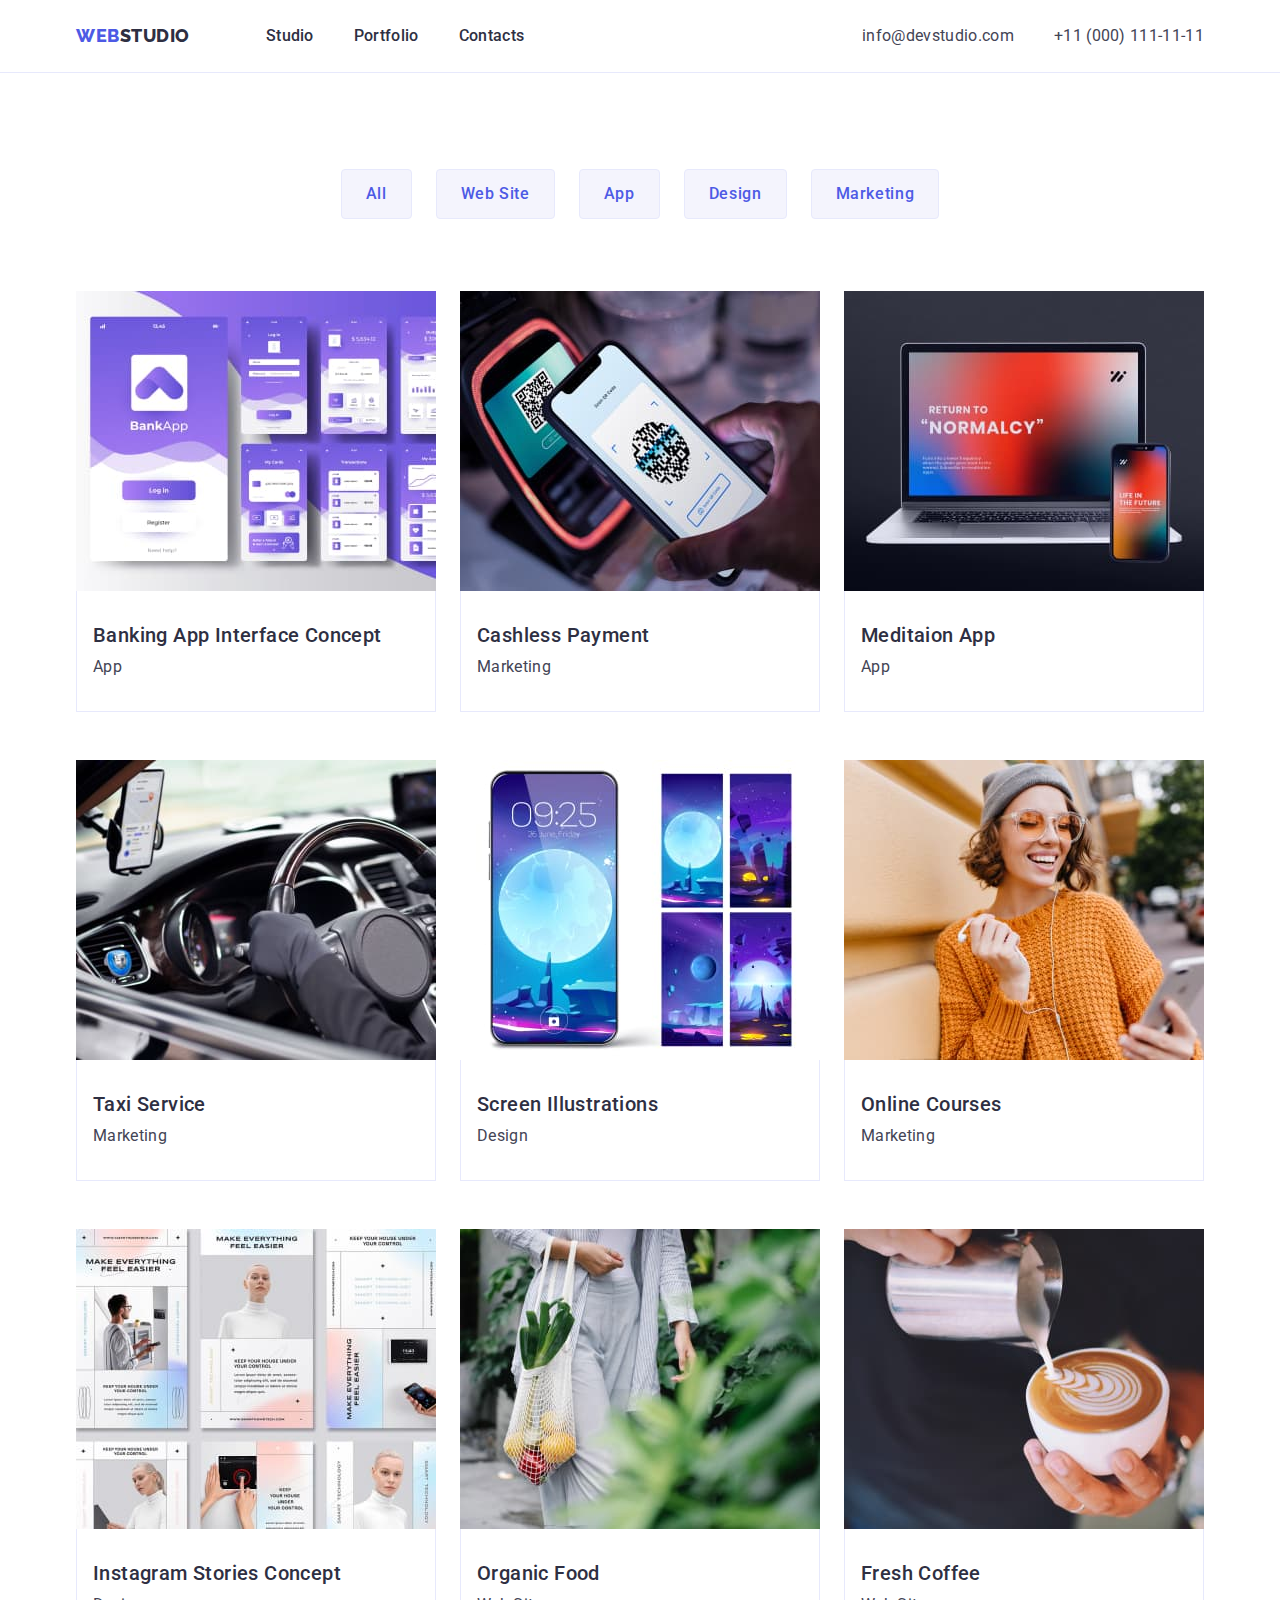
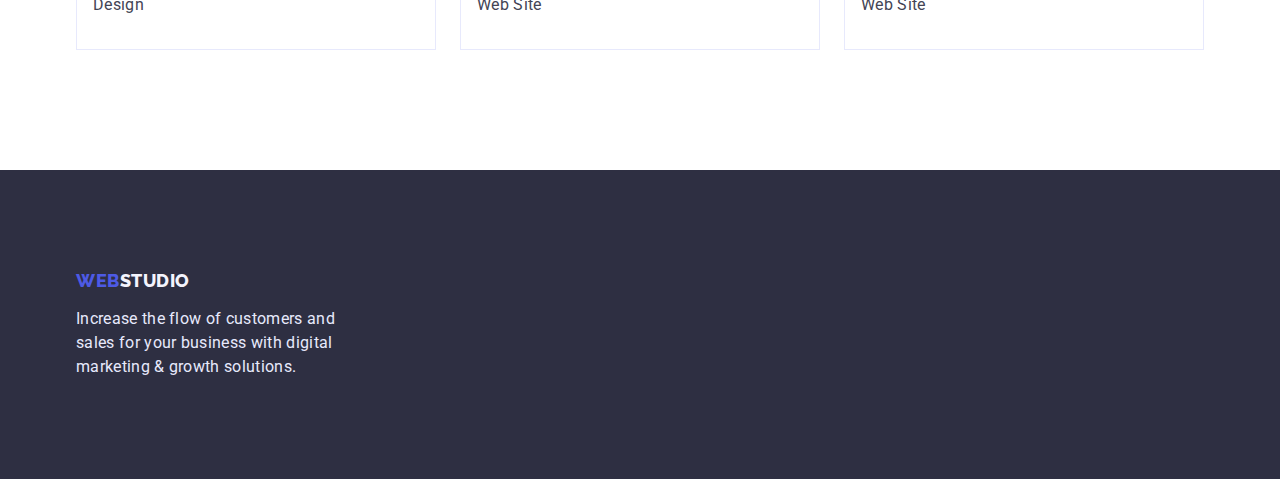
==== portfolio.html @ 905a3cc4 "Initial commit" ====
<!DOCTYPE html>
<html lang="en">
  <head>
    <meta charset="UTF-8" />
    <meta http-equiv="X-UA-Compatible" content="IE=edge" />
    <meta name="viewport" content="width=device-width, initial-scale=1.0" />
    <link rel="preconnect" href="https://fonts.googleapis.com" />
    <link rel="preconnect" href="https://fonts.gstatic.com" crossorigin />
    <link
      href="https://fonts.googleapis.com/css2?family=Raleway:wght@800&family=Roboto:wght@400;500;700;900&display=swap"
      rel="stylesheet"
    />
    <link
      rel="stylesheet"
      href="https://cdnjs.cloudflare.com/ajax/libs/modern-normalize/1.1.0/modern-normalize.min.css"
    />
    <link rel="stylesheet" href="./css/styles.css" />
    <title>WebStudio</title>
  </head>
  <body>
    <!-- Блок хедер -->
    <header class="header">
      <div class="container main-nav">
        <nav class="nav">
          <!-- Логотип -->
          <a href="./index.html" class="logo"
            ><span class="accent">Web</span>Studio</a
          >

          <ul class="nav-list list">
            <li class="item">
              <a href="./index.html" class="nav-link">Studio</a>
            </li>

            <li class="item">
              <a href="./portfolio.html" class="nav-link">Portfolio</a>
            </li>

            <li class="item">
              <a href="#" class="nav-link">Contacts</a>
            </li>
          </ul>
        </nav>

        <address class="address">
          <ul class="address-list list">
            <li class="item">
              <a href="mailto:info@devstudio.com" class="address-link"
                >info@devstudio.com</a
              >
            </li>

            <li class="item">
              <a href="tel:+110001111111" class="address-link"
                >+11 (000) 111-11-11</a
              >
            </li>
          </ul>
        </address>
      </div>
    </header>

    <!-- Блок мейн -->
    <main>
      <!-- Портфоліо -->
      <section class="portfolio section">
        <div class="container portf-main">
          <h1 class="section-title visually-hidden">Наше портфоліо</h1>

          <!-- Кнопки фільтрів -->
          <ul class="filters-list list">
            <li class="item">
              <button type="button" class="filter-btn">All</button>
            </li>

            <li class="item">
              <button type="button" class="filter-btn">Web Site</button>
            </li>

            <li class="item">
              <button type="button" class="filter-btn">App</button>
            </li>

            <li class="item">
              <button type="button" class="filter-btn">Design</button>
            </li>

            <li class="item">
              <button type="button" class="filter-btn">Marketing</button>
            </li>
          </ul>

          <!-- Картки з роботами -->

          <ul class="cards-list list">
            <li class="item">
              <a href="" class="card">
                <div class="card-thumb">
                  <img
                    src="./img/portfolio/portfolio-1.jpg"
                    alt="Screenshots of application"
                    width="360"
                    height="300"
                  />
                </div>
                <div class="item-content">
                  <h2 class="section-subtitle">
                    Banking App Interface Concept
                  </h2>
                  <p class="section-descr">App</p>
                </div>
              </a>
            </li>

            <li class="item">
              <a href="" class="card">
                <div class="card-thumb">
                  <img
                    src="./img/portfolio/portfolio-2.jpg"
                    alt="Contactless payment by phone"
                    width="360"
                    height="300"
                  />
                </div>
                <div class="item-content">
                  <h2 class="section-subtitle">Cashless Payment</h2>
                  <p class="section-descr">Marketing</p>
                </div>
              </a>
            </li>

            <li class="item">
              <a href="" class="card">
                <div class="card-thumb">
                  <img
                    src="./img/portfolio/portfolio-3.jpg"
                    alt="A picture of a mobile phone and a laptop"
                    width="360"
                    height="300"
                  />
                </div>
                <div class="item-content">
                  <h2 class="section-subtitle">Meditaion App</h2>
                  <p class="section-descr">App</p>
                </div>
              </a>
            </li>

            <li class="item">
              <a href="" class="card">
                <div class="card-thumb">
                  <img
                    src="./img/portfolio/portfolio-4.jpg"
                    alt="Photo of the interior of the car"
                    width="360"
                    height="300"
                  />
                </div>
                <div class="item-content">
                  <h2 class="section-subtitle">Taxi Service</h2>
                  <p class="section-descr">Marketing</p>
                </div>
              </a>
            </li>

            <li class="item">
              <a href="" class="card">
                <div class="card-thumb">
                  <img
                    src="./img/portfolio/portfolio-5.jpg"
                    alt="Screenshots of the smartphone screen"
                    width="360"
                    height="300"
                  />
                </div>
                <div class="item-content">
                  <h2 class="section-subtitle">Screen Illustrations</h2>
                  <p class="section-descr">Design</p>
                </div>
              </a>
            </li>

            <li class="item">
              <a href="" class="card">
                <div class="card-thumb">
                  <img
                    src="./img/portfolio/portfolio-6.jpg"
                    alt="A woman in an orange sweater, hat and glasses takes a selfie"
                    width="360"
                    height="300"
                  />
                </div>
                <div class="item-content">
                  <h2 class="section-subtitle">Online Courses</h2>
                  <p class="section-descr">Marketing</p>
                </div>
              </a>
            </li>

            <li class="item">
              <a href="" class="card">
                <div class="card-thumb">
                  <img
                    src="./img/portfolio/portfolio-7.jpg"
                    alt="Screenshots of the concept of Instagram stories"
                    width="360"
                    height="300"
                  />
                </div>
                <div class="item-content">
                  <h2 class="section-subtitle">Instagram Stories Concept</h2>
                  <p class="section-descr">Design</p>
                </div>
              </a>
            </li>

            <li class="item">
              <a href="" class="card">
                <div class="card-thumb">
                  <img
                    src="./img/portfolio/portfolio-8.jpg"
                    alt="The person holds a mesh bag with fruit in his hand"
                    width="360"
                    height="300"
                  />
                </div>
                <div class="item-content">
                  <h2 class="section-subtitle">Organic Food</h2>
                  <p class="section-descr">Web Site</p>
                </div>
              </a>
            </li>

            <li class="item">
              <a href="" class="card">
                <div class="card-thumb">
                  <img
                    src="./img/portfolio/portfolio-9.jpg"
                    alt="The person prepares coffee"
                    width="360"
                    height="300"
                  />
                </div>
                <div class="item-content">
                  <h2 class="section-subtitle">Fresh Coffee</h2>
                  <p class="section-descr">Web Site</p>
                </div>
              </a>
            </li>
          </ul>
        </div>
      </section>
    </main>

    <!-- Підвал сайту -->
    <footer class="footer">
      <div class="container">
        <!-- Логотип -->
        <a href="./index.html" class="footer-logo"
          ><span class="accent">Web</span>Studio</a
        >
        <p class="footer-descr">
          Increase the flow of customers and sales for your business with
          digital marketing & growth solutions.
        </p>
      </div>
    </footer>
  </body>
</html>
---- css/styles.css ----
:root {
  --main-dark-text: #2e2f42;
  --secondary-dark-text: #434455;
  --accent: #4d5ae5;
  --main-white: #fff;
  --secondary-white: #f4f4fd;
  --footer-text: #e7e9fc;
  --hover-bg: #404bbf;

  --main-gap-amount: 24px;
}

/* Глобальні */
body {
  color: var(--main-dark-text);

  font-family: 'Roboto', sans-serif;
  font-size: 16px;
  background-color: var(--main-white);
}

h1,
h2,
h3,
p {
  padding: 0;
  margin: 0;
}

img {
  display: block;
  max-width: 100%;
  height: auto;
}

.logo,
.footer-logo,
.nav-link,
.address-link,
.card {
  text-decoration: none;
}

.list {
  list-style: none;

  padding: 0;
  margin: 0;
}

.logo,
.nav-link,
.card {
  color: inherit;
}

.nav-link,
.hero-btn,
.filter-btn,
.section-subtitle {
  font-weight: 500;
}

.hero-btn,
.filter-btn {
  cursor: pointer;
  font-size: inherit;
  letter-spacing: 0.04em;
  line-height: 1.5;
}

/* Container */
.container {
  margin-left: auto;
  margin-right: auto;
  width: 1158px;
  padding-right: 15px;
  padding-left: 15px;
  /* outline: 2px solid tomato; */
}

/* .item * {
  outline: 2px solid tomato;
} */

/* Visually hidden */
.visually-hidden {
  position: absolute;
  width: 1px;
  height: 1px;
  margin: -1px;
  border: 0;
  padding: 0;

  white-space: nowrap;
  clip-path: inset(100%);
  clip: rect(0 0 0 0);
  overflow: hidden;
}

/* Утилітні класи */
.section {
  padding-top: 120px;
  padding-bottom: 120px;
}

/* Лого */
.logo,
.footer-logo {
  font-family: 'Raleway';
  font-weight: 800;
  font-size: 18px;
  letter-spacing: 0.03em;
  text-transform: uppercase;
}

.logo {
  line-height: 1.33;
}

.footer-logo {
  color: var(--secondary-white);

  line-height: 1.17;
}

.accent {
  color: var(--accent);
}

/* Навігація сайту */
.header {
  border-bottom: 1px solid var(--footer-text);
  min-height: 72px;
  padding-top: 24px;
  padding-bottom: 24px;
}
.nav-link,
.address-link {
  line-height: 1.5;
  letter-spacing: 0.02em;
}

.address-link {
  color: var(--secondary-dark-text);

  font-style: normal;
}

.nav-link:hover,
.nav-link:focus,
.address-link:hover,
.address-link:focus {
  color: var(--accent);
}

.main-nav {
  display: flex;
  align-items: center;
}

.nav {
  display: flex;
  align-items: center;
}

.nav-list {
  display: flex;
  margin-left: 76px;
}

.address-list {
  display: flex;
}

.address {
  margin-left: auto;
}

.nav-list > .item + .item,
.address-list > .item + .item {
  margin-left: 40px;
}

/* Налаштування секцій Main*/
.section-title {
  font-size: 36px;
  line-height: 1.11;
  letter-spacing: 0.02em;
  text-transform: capitalize;
  text-align: center;

  margin-bottom: 72px;
}

.section-subtitle {
  font-size: 20px;
  line-height: 1.2;
  letter-spacing: 0.02em;
}

.section-descr {
  color: var(--secondary-dark-text);
  line-height: 1.5;
  letter-spacing: 0.02em;
}

/* Футер */
.footer {
  /* BG для візуалізації білого тексту */
  background: #2e2f42;

  padding-top: 100px;
  padding-bottom: 100px;
}

.footer-descr {
  color: var(--footer-text);

  line-height: 1.5;
  letter-spacing: 0.02em;

  max-width: 264px;
  margin-top: 16px;
}

/* STUDIO сторінка */

/* Герой */
.hero {
  /* BG для візуалізації білого тексту */
  background: #2e2f42;

  padding-top: 188px;
  padding-bottom: 188px;
}

.hero-title {
  color: var(--main-white);

  font-size: 56px;
  line-height: 1.07;
  letter-spacing: 0.02em;
  text-align: center;

  max-width: 498px;
  margin: auto;
}

.hero-btn {
  display: block;
  color: var(--main-white);
  margin: auto;

  background: var(--accent);
  box-shadow: 0px 4px 4px rgba(0, 0, 0, 0.15);
  border-radius: 4px;
  border: 0;

  min-width: 169px;
  padding: 16px 32px;
  margin-top: 48px;
}

.hero-btn:hover,
.hero-btn:focus {
  background-color: var(--hover-bg);
  box-shadow: 0px 4px 4px rgba(0, 0, 0, 0.15);
}

/* Переваги */
.benefits {
  padding-bottom: 0;
}

.benefits-list {
  display: flex;
  margin-left: calc(-1 * var(--main-gap-amount));
}

.benefits-list > .item {
  flex-basis: calc(100% / 4 - var(--main-gap-amount));
  margin-left: var(--main-gap-amount);
}

.benefits .section-descr {
  margin-top: 8px;
}

/* Послуги */
.service-list {
  display: flex;
  margin-left: calc(-1 * var(--main-gap-amount));
}

.service-list > .item {
  flex-basis: calc(100% / 3 - var(--main-gap-amount));
  margin-left: var(--main-gap-amount);
}

/* Команда студії */
.team {
  background-color: var(--secondary-white);
}

.team-list {
  display: flex;
  margin-left: calc(-1 * var(--main-gap-amount));
}

.team-list > .item {
  flex-basis: calc(100% / 4 - var(--main-gap-amount));
  margin-left: var(--main-gap-amount);
  box-shadow: 0 1px 6px rgba(46, 47, 66, 0.08), 0 1px 1px rgba(46, 47, 66, 0.16),
    0 2px 1px rgba(46, 47, 66, 0.08);
  border-radius: 0 0 4px 4px;
}

.team-list .item-content {
  text-align: center;
  padding-top: 32px;
  padding-bottom: 32px;

  background-color: var(--main-white);
}

.team-list .section-descr,
.cards-list .section-descr {
  margin-top: 8px;
}

/* Portfolio сторінка */

.portfolio {
  padding-top: 96px;
}

/* Кнопки фільтрів */
.filter-btn {
  color: var(--accent);

  min-width: 69px;
  padding: 12px 24px;

  background: var(--secondary-white);
  border: 1px solid var(--footer-text);
  border-radius: 4px;
}

.filter-btn:hover,
.filter-btn:focus {
  color: var(--main-white);
  background-color: var(--hover-bg);
  box-shadow: 0px 3px 1px rgba(0, 0, 0, 0.1), 0px 2px 1px rgba(0, 0, 0, 0.08),
    0px 2px 2px rgba(0, 0, 0, 0.12);
  border-color: var(--hover-bg);
}

.filters-list {
  display: flex;
  justify-content: center;
  margin-left: calc(-1 * var(--main-gap-amount));
  margin-bottom: 72px;
}

.filters-list .item {
  margin-left: var(--main-gap-amount);
}

/* Картки */
.cards-list {
  display: flex;
  flex-wrap: wrap;
  margin-left: calc(-1 * var(--main-gap-amount));
  margin-top: -48px;
}

.cards-list > .item {
  flex-basis: calc(100% / 3 - var(--main-gap-amount));
  margin-left: var(--main-gap-amount);
  margin-top: 48px;
}

.cards-list .item-content {
  padding-left: 16px;
  padding-right: 16px;
  padding-top: 32px;
  padding-bottom: 32px;
  border-bottom: 1px solid var(--footer-text);
  border-left: 1px solid var(--footer-text);
  border-right: 1px solid var(--footer-text);
}
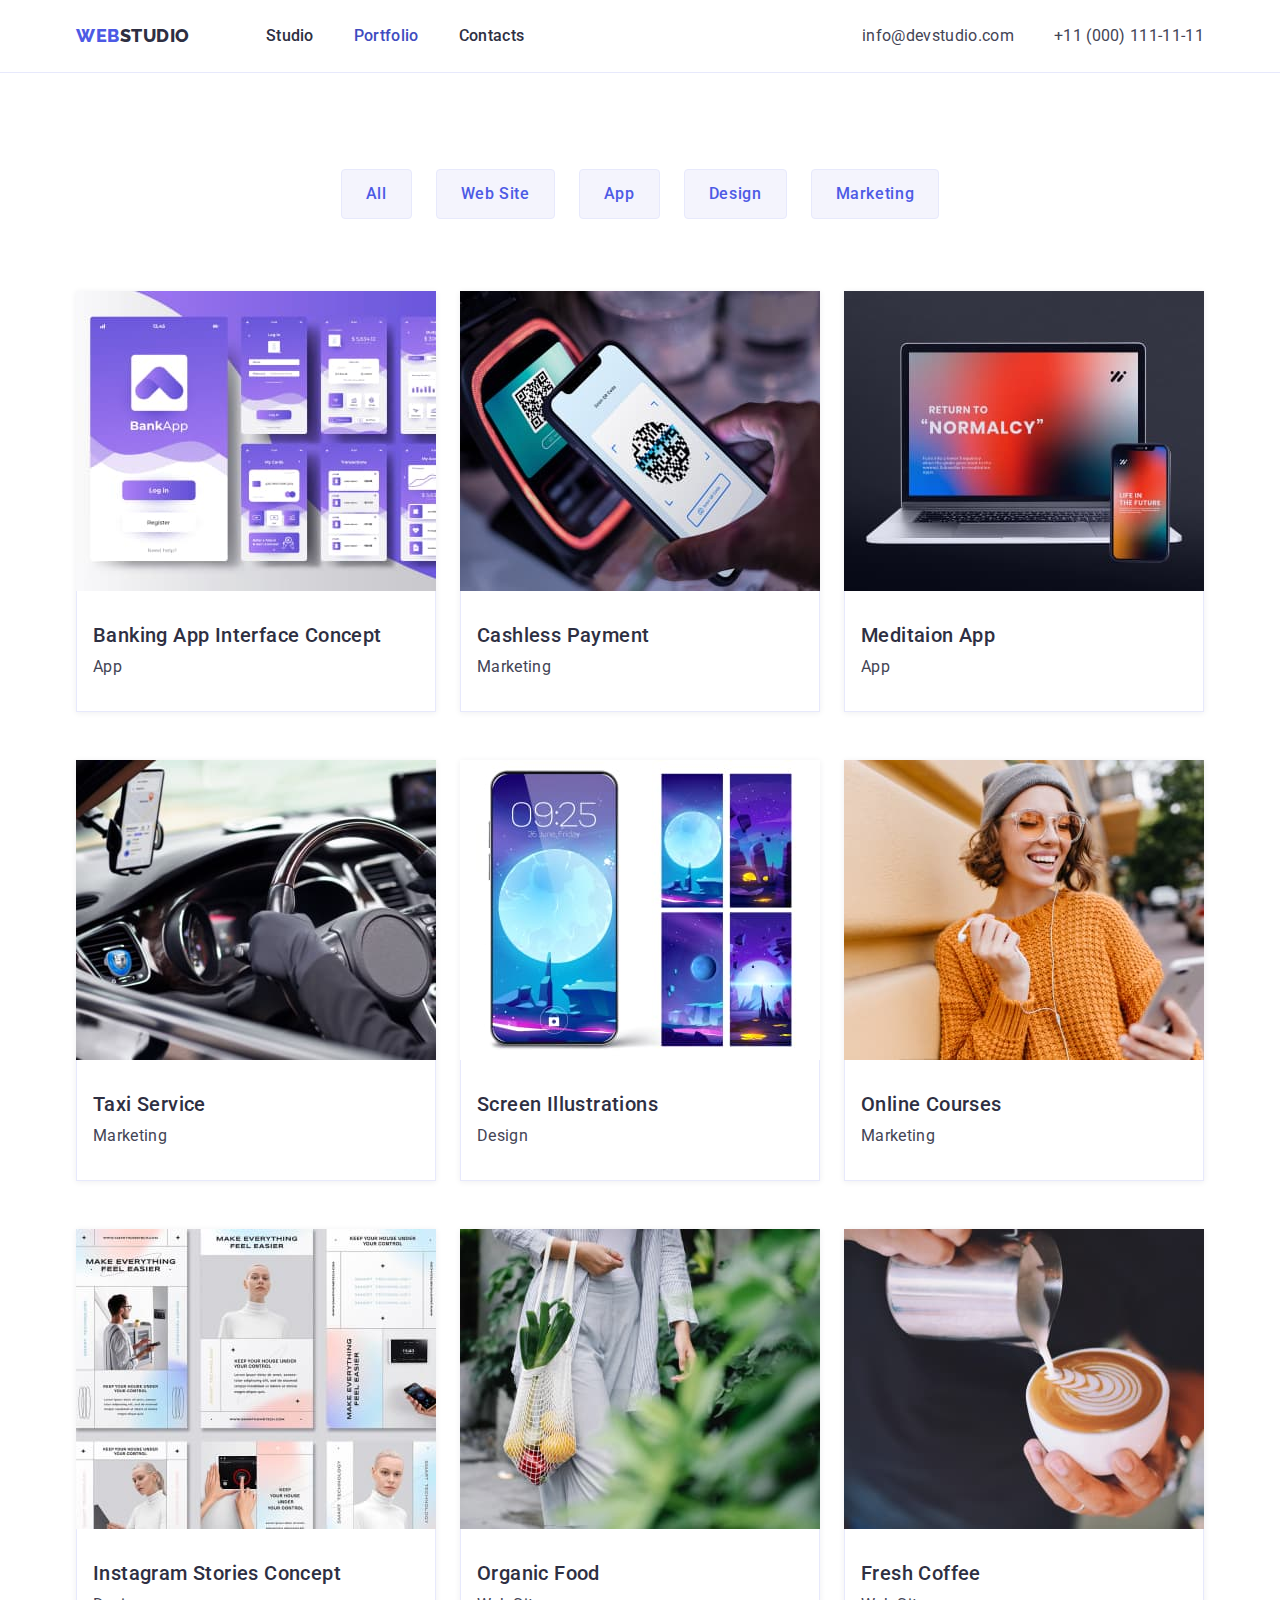
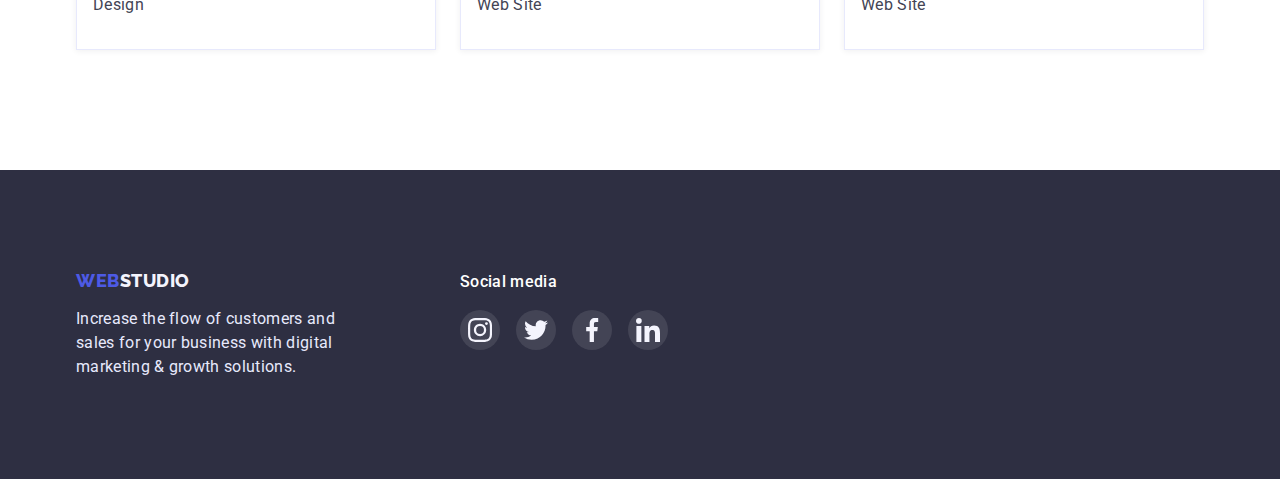
==== commit 49d7102d: "Проект ДЗ-4 створено" ====
--- a/portfolio.html
+++ b/portfolio.html
@@ -33,7 +33,7 @@
             </li>
 
             <li class="item">
-              <a href="./portfolio.html" class="nav-link">Portfolio</a>
+              <a href="./portfolio.html" class="nav-link active">Portfolio</a>
             </li>
 
             <li class="item">
@@ -94,7 +94,7 @@
 
           <ul class="cards-list list">
             <li class="item">
-              <a href="" class="card">
+              <a href="#" class="card">
                 <div class="card-thumb">
                   <img
                     src="./img/portfolio/portfolio-1.jpg"
@@ -113,7 +113,7 @@
             </li>
 
             <li class="item">
-              <a href="" class="card">
+              <a href="#" class="card">
                 <div class="card-thumb">
                   <img
                     src="./img/portfolio/portfolio-2.jpg"
@@ -130,7 +130,7 @@
             </li>
 
             <li class="item">
-              <a href="" class="card">
+              <a href="#" class="card">
                 <div class="card-thumb">
                   <img
                     src="./img/portfolio/portfolio-3.jpg"
@@ -147,7 +147,7 @@
             </li>
 
             <li class="item">
-              <a href="" class="card">
+              <a href="#" class="card">
                 <div class="card-thumb">
                   <img
                     src="./img/portfolio/portfolio-4.jpg"
@@ -164,7 +164,7 @@
             </li>
 
             <li class="item">
-              <a href="" class="card">
+              <a href="#" class="card">
                 <div class="card-thumb">
                   <img
                     src="./img/portfolio/portfolio-5.jpg"
@@ -181,7 +181,7 @@
             </li>
 
             <li class="item">
-              <a href="" class="card">
+              <a href="#" class="card">
                 <div class="card-thumb">
                   <img
                     src="./img/portfolio/portfolio-6.jpg"
@@ -198,7 +198,7 @@
             </li>
 
             <li class="item">
-              <a href="" class="card">
+              <a href="#" class="card">
                 <div class="card-thumb">
                   <img
                     src="./img/portfolio/portfolio-7.jpg"
@@ -215,7 +215,7 @@
             </li>
 
             <li class="item">
-              <a href="" class="card">
+              <a href="#" class="card">
                 <div class="card-thumb">
                   <img
                     src="./img/portfolio/portfolio-8.jpg"
@@ -232,7 +232,7 @@
             </li>
 
             <li class="item">
-              <a href="" class="card">
+              <a href="#" class="card">
                 <div class="card-thumb">
                   <img
                     src="./img/portfolio/portfolio-9.jpg"
@@ -254,15 +254,53 @@
 
     <!-- Підвал сайту -->
     <footer class="footer">
-      <div class="container">
-        <!-- Логотип -->
-        <a href="./index.html" class="footer-logo"
-          ><span class="accent">Web</span>Studio</a
-        >
-        <p class="footer-descr">
-          Increase the flow of customers and sales for your business with
-          digital marketing & growth solutions.
-        </p>
+      <div class="container main-footer">
+        <div>
+          <!-- Логотип -->
+          <a href="./index.html" class="footer-logo"
+            ><span class="accent">Web</span>Studio</a
+          >
+          <p class="footer-descr">
+            Increase the flow of customers and sales for your business with
+            digital marketing & growth solutions.
+          </p>
+        </div>
+        <div class="footer-soc">
+          <h2 class="section-descr">Social media</h2>
+          <ul class="social-link-list list">
+            <li class="item">
+              <a class="social-link" href="#" aria-label="Instagram link icon">
+                <svg class="social-icon">
+                  <use href="./img/icons.svg#instagram"></use>
+                </svg>
+              </a>
+            </li>
+
+            <li class="item">
+              <a class="social-link" href="#" aria-label="Twitter link icon">
+                <svg class="social-icon">
+                  <use href="./img/icons.svg#twitter"></use>
+                </svg>
+              </a>
+            </li>
+
+            <li class="item">
+              <a class="social-link" href="#" aria-label="Facebook link icon">
+                <svg class="social-icon">
+                  <use href="./img/icons.svg#facebook"></use>
+                </svg>
+              </a>
+            </li>
+
+            <li class="item">
+              <a class="social-link" href="#" aria-label="Linkedin link icon">
+                <svg class="social-icon">
+                  <use href="./img/icons.svg#linkedin"></use>
+                </svg>
+              </a>
+            </li>
+          </ul>
+        </div>
       </div>
     </footer>
   </body>
--- a/css/styles.css
+++ b/css/styles.css
@@ -1,10 +1,14 @@
 :root {
   --main-dark-text: #2e2f42;
   --secondary-dark-text: #434455;
+  --customers-icon: #8e8f99;
   --accent: #4d5ae5;
   --main-white: #fff;
   --secondary-white: #f4f4fd;
   --footer-text: #e7e9fc;
+
+  --footer-social-icon-bg: rgba(255, 255, 255, 0.1);
+  --footer-social-icon-hover: #31d0aa;
   --hover-bg: #404bbf;
 
   --main-gap-amount: 24px;
@@ -67,6 +71,10 @@
   font-size: inherit;
   letter-spacing: 0.04em;
   line-height: 1.5;
+}
+
+.active {
+  color: var(--hover-bg);
 }
 
 /* Container */
@@ -79,7 +87,7 @@
   /* outline: 2px solid tomato; */
 }
 
-/* .item * {
+/* .item {
   outline: 2px solid tomato;
 } */
 
@@ -104,6 +112,14 @@
   padding-bottom: 120px;
 }
 
+.social-link-list .social-link {
+  display: block;
+  width: 40px;
+  height: 40px;
+  border-radius: 50%;
+  overflow: hidden;
+}
+
 /* Лого */
 .logo,
 .footer-logo {
@@ -151,7 +167,7 @@
 .nav-link:focus,
 .address-link:hover,
 .address-link:focus {
-  color: var(--accent);
+  color: var(--hover-bg);
 }
 
 .main-nav {
@@ -214,6 +230,10 @@
   padding-bottom: 100px;
 }
 
+.main-footer {
+  display: flex;
+}
+
 .footer-descr {
   color: var(--footer-text);
 
@@ -224,15 +244,61 @@
   margin-top: 16px;
 }
 
+.footer .section-descr {
+  color: var(--main-white);
+  font-weight: 500;
+  font-size: 16px;
+  margin-top: 0;
+}
+
+.footer-soc {
+  margin-left: 120px;
+}
+
+.social-link-list {
+  display: flex;
+  margin-top: 16px;
+  margin-left: -16px;
+}
+
+.social-link-list > .item {
+  margin-left: 16px;
+}
+
+.social-link-list .social-link {
+  background-color: var(--footer-social-icon-bg);
+}
+
+.social-icon {
+  width: 100%;
+  height: 100%;
+  padding: 8px;
+}
+
+.social-link-list .social-link:hover,
+.social-link-list .social-link:focus {
+  background-color: var(--footer-social-icon-hover);
+}
+
 /* STUDIO сторінка */
 
 /* Герой */
 .hero {
-  /* BG для візуалізації білого тексту */
-  background: #2e2f42;
-
+  height: 600px;
+  max-width: 1440px;
+  margin-right: auto;
+  margin-left: auto;
   padding-top: 188px;
   padding-bottom: 188px;
+
+  background-color: var(--main-dark-text);
+  background-image: linear-gradient(
+      rgba(46, 47, 66, 0.7),
+      rgba(46, 47, 66, 0.7)
+    ),
+    url(../img/people-office.jpg);
+  background-position: center;
+  background-size: cover;
 }
 
 .hero-title {
@@ -283,8 +349,25 @@
   margin-left: var(--main-gap-amount);
 }
 
-.benefits .section-descr {
+.benefits .section-subtitle,
+.section-descr {
   margin-top: 8px;
+}
+
+.icon-thumb {
+  width: 264px;
+  height: 112px;
+  padding-top: 24px;
+  padding-bottom: 24px;
+  padding-left: 100px;
+  padding-right: 100px;
+
+  background-color: var(--secondary-white);
+}
+
+.benefits-icon {
+  width: 64px;
+  height: 64px;
 }
 
 /* Послуги */
@@ -324,9 +407,64 @@
   background-color: var(--main-white);
 }
 
-.team-list .section-descr,
-.cards-list .section-descr {
+.team .social-link-list {
+  justify-content: center;
   margin-top: 8px;
+  margin-left: calc(-1 * var(--main-gap-amount));
+}
+
+.team .social-link-list > .item {
+  margin-left: var(--main-gap-amount);
+}
+
+.team .social-link {
+  background-color: var(--accent);
+}
+
+.team .social-icon {
+  padding: 12px;
+}
+
+.team .social-link-list .social-link:hover,
+.team .social-link-list .social-link:focus {
+  background-color: var(--hover-bg);
+}
+
+/* Наші клієнти */
+.customers-list {
+  display: flex;
+  margin-left: calc(-1 * var(--main-gap-amount));
+}
+
+.customers-list > .item {
+  margin-left: var(--main-gap-amount);
+}
+
+.customers-list .customers-link {
+  display: block;
+  width: 168px;
+  height: 88px;
+
+  color: var(--customers-icon);
+  border: 1px solid var(--customers-icon);
+  border-radius: 4px;
+}
+
+.customers-list .customers-icon {
+  width: 100%;
+  height: 100%;
+  fill: currentColor;
+
+  padding-top: 16px;
+  padding-bottom: 16px;
+  padding-left: 32px;
+  padding-right: 32px;
+}
+
+.customers-list .customers-link:hover,
+.customers-list .customers-link:focus {
+  color: var(--hover-bg);
+  border-color: var(--hover-bg);
 }
 
 /* Portfolio сторінка */
@@ -381,11 +519,23 @@
   margin-top: 48px;
 }
 
+.cards-list .card {
+  display: block;
+  box-shadow: 0px 1px 6px rgba(46, 47, 66, 0.08);
+}
+
+.cards-list .card:hover,
+.cards-list .card:focus {
+  box-shadow: 0px 1px 6px rgba(46, 47, 66, 0.08),
+    0px 1px 1px rgba(46, 47, 66, 0.16), 0px 2px 1px rgba(46, 47, 66, 0.08);
+}
+
 .cards-list .item-content {
   padding-left: 16px;
   padding-right: 16px;
   padding-top: 32px;
   padding-bottom: 32px;
+
   border-bottom: 1px solid var(--footer-text);
   border-left: 1px solid var(--footer-text);
   border-right: 1px solid var(--footer-text);
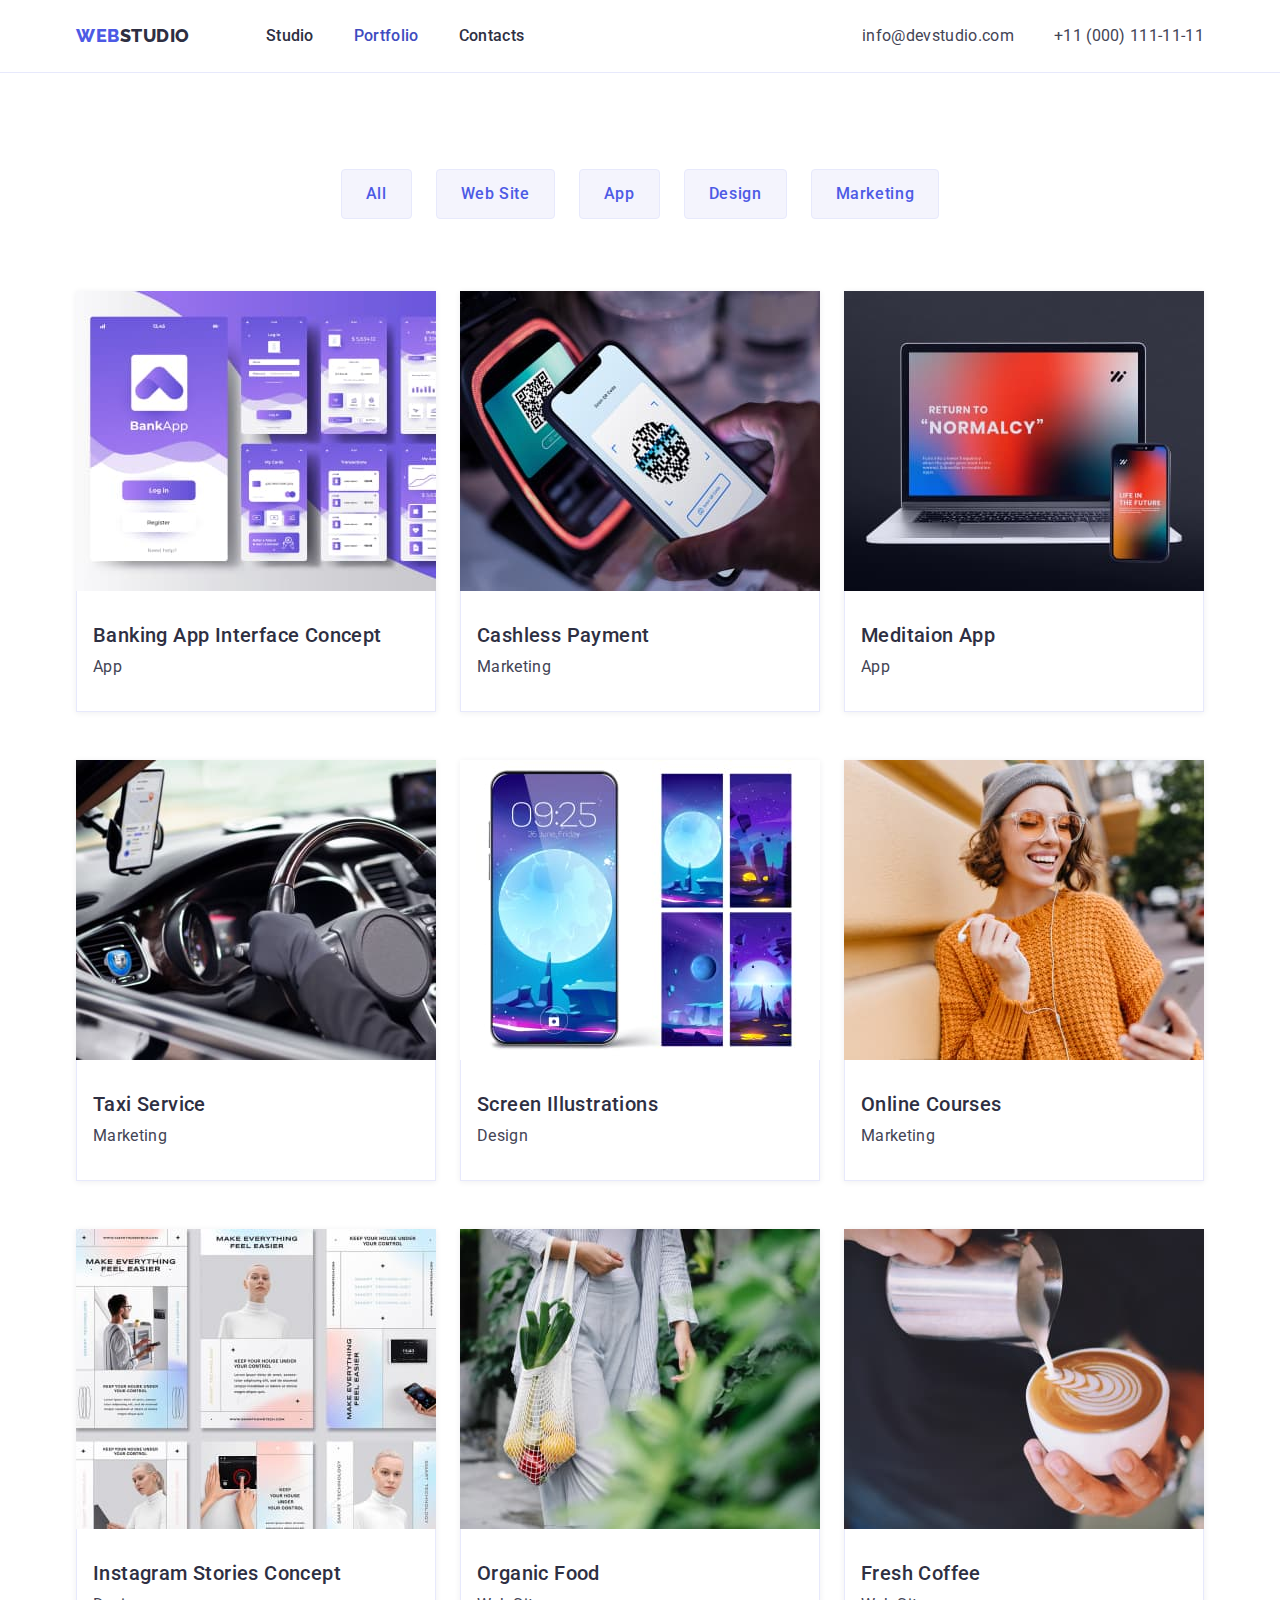
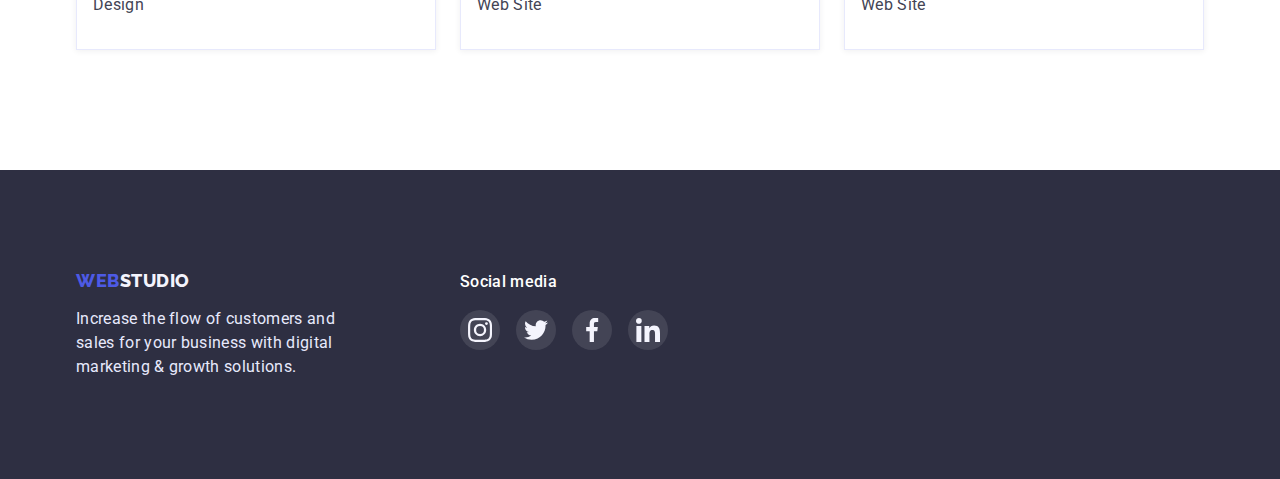
==== commit dd5ae33d: "Правки внесено" ====
--- a/portfolio.html
+++ b/portfolio.html
@@ -15,7 +15,7 @@
       href="https://cdnjs.cloudflare.com/ajax/libs/modern-normalize/1.1.0/modern-normalize.min.css"
     />
     <link rel="stylesheet" href="./css/styles.css" />
-    <title>WebStudio</title>
+    <title>Portfolio</title>
   </head>
   <body>
     <!-- Блок хедер -->
--- a/css/styles.css
+++ b/css/styles.css
@@ -14,7 +14,7 @@
   --main-gap-amount: 24px;
 }
 
-/* Глобальні */
+/* * Глобальні */
 body {
   color: var(--main-dark-text);
 
@@ -31,6 +31,10 @@
   margin: 0;
 }
 
+a {
+  color: inherit;
+}
+
 img {
   display: block;
   max-width: 100%;
@@ -50,12 +54,6 @@
 
   padding: 0;
   margin: 0;
-}
-
-.logo,
-.nav-link,
-.card {
-  color: inherit;
 }
 
 .nav-link,
@@ -112,14 +110,6 @@
   padding-bottom: 120px;
 }
 
-.social-link-list .social-link {
-  display: block;
-  width: 40px;
-  height: 40px;
-  border-radius: 50%;
-  overflow: hidden;
-}
-
 /* Лого */
 .logo,
 .footer-logo {
@@ -223,7 +213,6 @@
 
 /* Футер */
 .footer {
-  /* BG для візуалізації білого тексту */
   background: #2e2f42;
 
   padding-top: 100px;
@@ -258,21 +247,28 @@
 .social-link-list {
   display: flex;
   margin-top: 16px;
-  margin-left: -16px;
+  gap: 16px;
 }
 
 .social-link-list > .item {
-  margin-left: 16px;
+  width: 40px;
+  height: 40px;
 }
 
 .social-link-list .social-link {
-  background-color: var(--footer-social-icon-bg);
-}
-
-.social-icon {
+  display: flex;
+  justify-content: center;
+  align-items: center;
   width: 100%;
   height: 100%;
-  padding: 8px;
+
+  background-color: var(--footer-social-icon-bg);
+  border-radius: 50%;
+}
+
+.social-icon {
+  width: 24px;
+  height: 24px;
 }
 
 .social-link-list .social-link:hover,
@@ -280,7 +276,7 @@
   background-color: var(--footer-social-icon-hover);
 }
 
-/* STUDIO сторінка */
+/* * STUDIO сторінка */
 
 /* Герой */
 .hero {
@@ -341,12 +337,11 @@
 
 .benefits-list {
   display: flex;
-  margin-left: calc(-1 * var(--main-gap-amount));
+  gap: var(--main-gap-amount);
 }
 
 .benefits-list > .item {
-  flex-basis: calc(100% / 4 - var(--main-gap-amount));
-  margin-left: var(--main-gap-amount);
+  flex-basis: calc((100% - 3 * var(--main-gap-amount)) / 4);
 }
 
 .benefits .section-subtitle,
@@ -355,12 +350,11 @@
 }
 
 .icon-thumb {
-  width: 264px;
+  display: flex;
+  justify-content: center;
+  align-items: center;
+
   height: 112px;
-  padding-top: 24px;
-  padding-bottom: 24px;
-  padding-left: 100px;
-  padding-right: 100px;
 
   background-color: var(--secondary-white);
 }
@@ -373,12 +367,11 @@
 /* Послуги */
 .service-list {
   display: flex;
-  margin-left: calc(-1 * var(--main-gap-amount));
+  gap: var(--main-gap-amount);
 }
 
 .service-list > .item {
-  flex-basis: calc(100% / 3 - var(--main-gap-amount));
-  margin-left: var(--main-gap-amount);
+  flex-basis: calc((100% - 2 * var(--main-gap-amount)) / 3);
 }
 
 /* Команда студії */
@@ -388,12 +381,11 @@
 
 .team-list {
   display: flex;
-  margin-left: calc(-1 * var(--main-gap-amount));
+  gap: var(--main-gap-amount);
 }
 
 .team-list > .item {
-  flex-basis: calc(100% / 4 - var(--main-gap-amount));
-  margin-left: var(--main-gap-amount);
+  flex-basis: calc((100% - 3 * var(--main-gap-amount)) / 4);
   box-shadow: 0 1px 6px rgba(46, 47, 66, 0.08), 0 1px 1px rgba(46, 47, 66, 0.16),
     0 2px 1px rgba(46, 47, 66, 0.08);
   border-radius: 0 0 4px 4px;
@@ -410,11 +402,7 @@
 .team .social-link-list {
   justify-content: center;
   margin-top: 8px;
-  margin-left: calc(-1 * var(--main-gap-amount));
-}
-
-.team .social-link-list > .item {
-  margin-left: var(--main-gap-amount);
+  gap: var(--main-gap-amount);
 }
 
 .team .social-link {
@@ -422,7 +410,8 @@
 }
 
 .team .social-icon {
-  padding: 12px;
+  width: 16px;
+  height: 16px;
 }
 
 .team .social-link-list .social-link:hover,
@@ -433,17 +422,20 @@
 /* Наші клієнти */
 .customers-list {
   display: flex;
-  margin-left: calc(-1 * var(--main-gap-amount));
+  gap: var(--main-gap-amount);
 }
 
 .customers-list > .item {
-  margin-left: var(--main-gap-amount);
+  flex-basis: calc((100% - 5 * var(--main-gap-amount)) / 6);
+  height: 88px;
 }
 
 .customers-list .customers-link {
-  display: block;
-  width: 168px;
-  height: 88px;
+  display: flex;
+  justify-content: center;
+  align-items: center;
+  width: 100%;
+  height: 100%;
 
   color: var(--customers-icon);
   border: 1px solid var(--customers-icon);
@@ -451,14 +443,9 @@
 }
 
 .customers-list .customers-icon {
-  width: 100%;
-  height: 100%;
+  width: 104px;
+  height: 54px;
   fill: currentColor;
-
-  padding-top: 16px;
-  padding-bottom: 16px;
-  padding-left: 32px;
-  padding-right: 32px;
 }
 
 .customers-list .customers-link:hover,
@@ -467,7 +454,7 @@
   border-color: var(--hover-bg);
 }
 
-/* Portfolio сторінка */
+/* * Portfolio сторінка */
 
 .portfolio {
   padding-top: 96px;
@@ -497,26 +484,20 @@
 .filters-list {
   display: flex;
   justify-content: center;
-  margin-left: calc(-1 * var(--main-gap-amount));
+  gap: var(--main-gap-amount);
   margin-bottom: 72px;
-}
-
-.filters-list .item {
-  margin-left: var(--main-gap-amount);
 }
 
 /* Картки */
 .cards-list {
   display: flex;
   flex-wrap: wrap;
-  margin-left: calc(-1 * var(--main-gap-amount));
-  margin-top: -48px;
+  row-gap: 48px;
+  column-gap: var(--main-gap-amount);
 }
 
 .cards-list > .item {
-  flex-basis: calc(100% / 3 - var(--main-gap-amount));
-  margin-left: var(--main-gap-amount);
-  margin-top: 48px;
+  flex-basis: calc((100% - 2 * var(--main-gap-amount)) / 3);
 }
 
 .cards-list .card {
